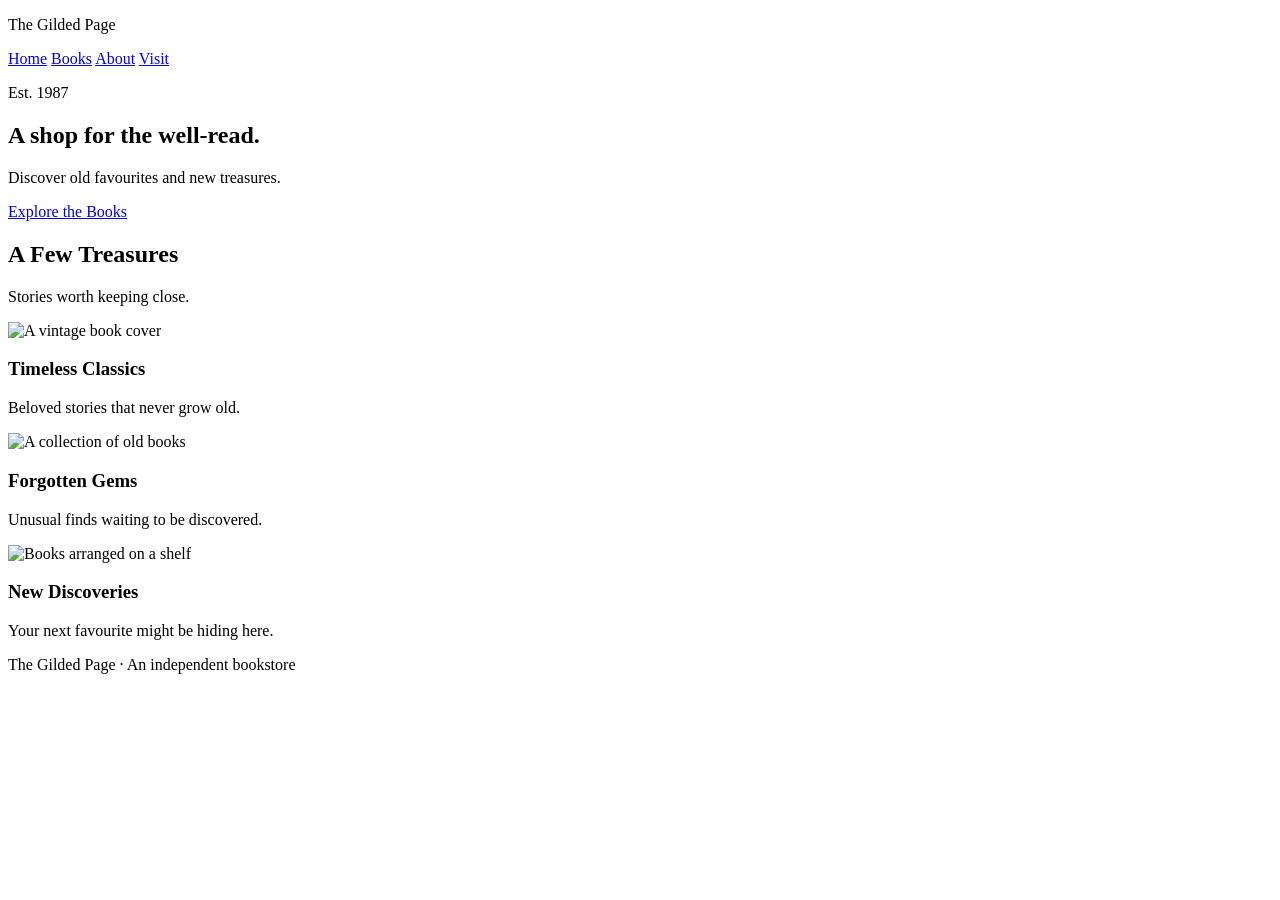
==== index.html @ 1e81d4c2 "Add files via upload" ====
<!DOCTYPE html>
<html lang="en">
<head>
  <meta charset="UTF-8">
  <meta name="viewport" content="width=device-width, initial-scale=1.0">
  <title>The Gilded Page | Home</title>

  <style>
    @import url('https://fonts.googleapis.com/css2?family=Abril+Fatface&display=swap');
  </style>

  <link rel="stylesheet" href="css/style.css">
</head>
<body>

  <header>
    <p class="logo">The Gilded Page</p>

    <nav>
      <a href="index.html">Home</a>
      <a href="books.html">Books</a>
      <a href="about.html">About</a>
      <a href="visit.html">Visit</a>
    </nav>
  </header>

  <main>
 <section class="intro">
  <p class="shop-label">Est. 1987</p>

  <h1>A shop for the well-read.</h1>

  <p>Discover old favourites and new treasures.</p>

  <a class="button" href="books.html">Explore the Books</a>
</section>

<section class="featured">
  <h2>A Few Treasures</h2>
  <p class="section-intro">Stories worth keeping close.</p>

  <div class="book-grid">
    <article class="book">
      <img src="images/book-03.jpg" alt="A vintage book cover">
      <h3>Timeless Classics</h3>
      <p>Beloved stories that never grow old.</p>
    </article>

    <article class="book">
      <img src="images/book-01.jpg" alt="A collection of old books">
      <h3>Forgotten Gems</h3>
      <p>Unusual finds waiting to be discovered.</p>
    </article>

    <article class="book">
      <img src="images/book-02.jpg" alt="Books arranged on a shelf">
      <h3>New Discoveries</h3>
      <p>Your next favourite might be hiding here.</p>
    </article>
  </div>
</section>

  </main>

  <footer>
    <p>The Gilded Page · An independent bookstore</p>
  </footer>

</body>
</html>
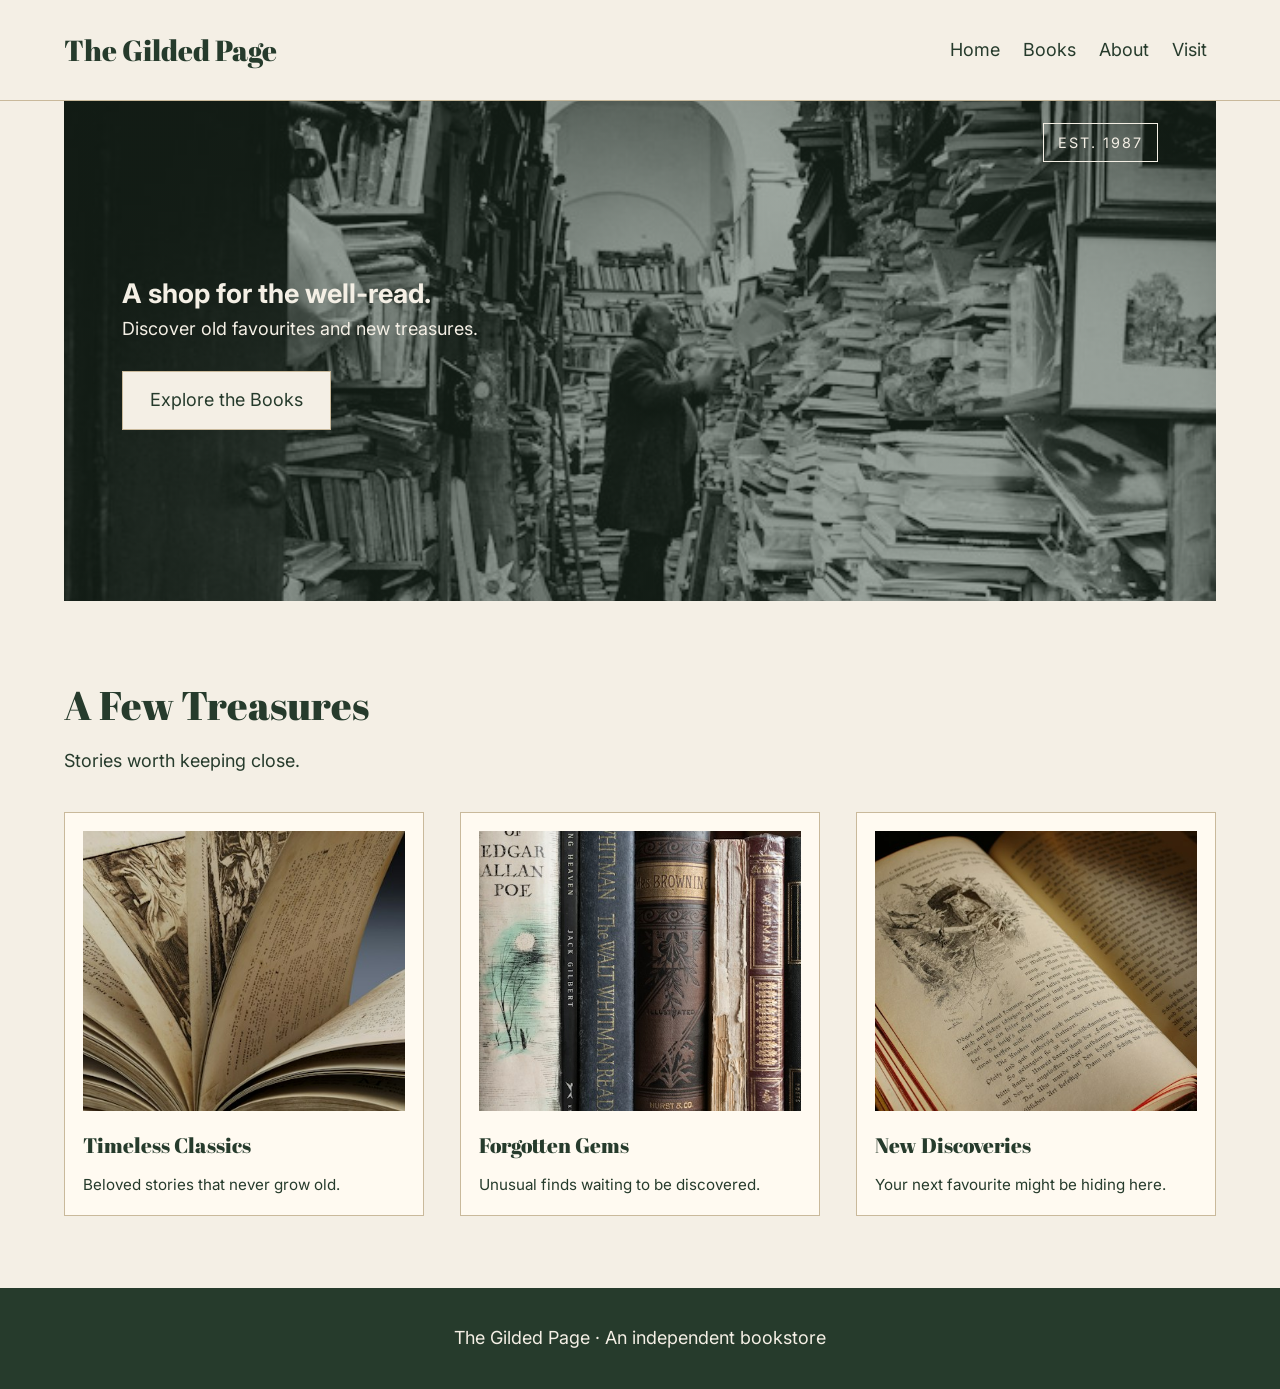
==== commit 9cf16f22: "Update index.html" ====
--- a/index.html
+++ b/index.html
@@ -29,7 +29,7 @@
  <section class="intro">
   <p class="shop-label">Est. 1987</p>
 
-  <h1>A shop for the well-read.</h1>
+  <h1 class="tracking-in-expand">A shop for the well-read.</h1>
 
   <p>Discover old favourites and new treasures.</p>
 
--- a/css/style.css
+++ b/css/style.css
@@ -0,0 +1,275 @@
+
+/* Google Fonts */
+@import url("https://fonts.googleapis.com/css2?family=Abril+Fatface&family=Inter:wght@400;700&display=swap");
+
+/* Basic reset */
+* {
+  margin: 0;
+  padding: 0;
+  box-sizing: border-box;
+}
+
+body {
+  background-color: #f4efe5;
+  color: #263b2c;
+  font-family: "Inter", sans-serif;
+  font-size: 18px;
+  line-height: 1.6;
+}
+
+header {
+  display: flex;
+  justify-content: space-between;
+  align-items: center;
+  padding: 1.5em 5%;
+  border-bottom: 1px solid #c9b99b;
+}
+
+.logo {
+  font-family: "Abril Fatface", serif;
+  font-size: 1.6em;
+}
+
+nav a {
+  color: #263b2c;
+  text-decoration: none;
+  padding: 0 0.5em;
+}
+
+nav a:hover {
+  color: #8b3a43;
+  text-decoration: underline;
+}
+
+main {
+  width: 90%;
+  max-width: 1200px;
+  margin: 0 auto;
+}
+
+.intro {
+  padding: 5em 5%;
+  min-height: 500px;
+  background-image:
+    linear-gradient(rgba(38, 59, 44, 0.45), rgba(38, 59, 44, 0.45)),
+    url("../images/shop.jpg");
+  background-size: cover;
+  background-position: center;
+  background-repeat: no-repeat;
+  color: #f4efe5;
+  display: flex;
+  flex-direction: column;
+  justify-content: center;
+  align-items: flex-start;
+  position: relative;
+}
+
+.shop-label {
+  position: absolute;
+  top: 1.5em;
+  right: 5%;
+  border: 1px solid #f4efe5;
+  padding: 0.5em 1em;
+  font-size: 0.8em;
+  letter-spacing: 2px;
+  text-transform: uppercase;
+}
+
+.button {
+  display: inline-block;
+  margin-top: 1.5em;
+  padding: 0.8em 1.5em;
+  background-color: #f4efe5;
+  color: #263b2c;
+  text-decoration: none;
+  border: 1px solid #c9b99b;
+}
+
+.button:hover {
+  background-color: #c9b99b;
+  color: #263b2c;
+}
+
+.featured {
+  padding: 4em 0;
+}
+
+.featured h2 {
+  font-family: "Abril Fatface", serif;
+  font-weight: 400;
+  font-size: 2.5rem;
+  margin-bottom: 0.25em;
+}
+
+.section-intro {
+  margin-bottom: 2em;
+}
+
+.book-grid {
+  display: grid;
+  grid-template-columns: repeat(3, 1fr);
+  gap: 2em;
+}
+
+.book {
+  background-color: #fffaf1;
+  padding: 1em;
+  border: 1px solid #c9b99b;
+}
+
+.book img {
+  display: block;
+  width: 100%;
+  height: 280px;
+  object-fit: cover;
+  margin-bottom: 1em;
+}
+
+.book h3 {
+  font-family: "Abril Fatface", serif;
+  font-weight: 400;
+  margin-bottom: 0.5em;
+}
+
+.book p {
+  font-size: 0.95rem;
+}
+
+.page-intro {
+  padding: 4em 0 3em;
+  border-bottom: 1px solid #c9b99b;
+}
+
+.page-intro h1 {
+  font-family: "Abril Fatface", serif;
+  font-weight: 400;
+  font-size: clamp(2.5rem, 5vw, 4rem);
+  line-height: 1.1;
+  margin-bottom: 0.5em;
+}
+
+.page-intro p {
+  max-width: 650px;
+}
+
+.catalogue {
+  padding: 3em 0 5em;
+}
+
+.catalogue h2 {
+  font-family: "Abril Fatface", serif;
+  font-weight: 400;
+  font-size: 2rem;
+  margin-bottom: 1.5em;
+}
+
+.about-layout {
+  display: grid;
+  grid-template-columns: 1fr 1fr;
+  gap: 3em;
+  align-items: center;
+  padding: 5em 0;
+}
+
+.about-text h1 {
+  font-family: "Abril Fatface", serif;
+  font-weight: 400;
+  font-size: clamp(2.5rem, 4vw, 3.5rem);
+  line-height: 1.1;
+  margin-bottom: 0.75em;
+}
+
+.about-text p {
+  margin-bottom: 1.25em;
+}
+
+.eyebrow {
+  color: #8b3a43;
+  text-transform: uppercase;
+  letter-spacing: 2px;
+  font-size: 0.8rem;
+}
+
+.about-image img {
+  display: block;
+  width: 100%;
+  height: 480px;
+  object-fit: cover;
+}
+
+.visit-layout {
+  display: flex;
+  gap: 3em;
+  align-items: flex-start;
+  padding: 4em 0 5em;
+}
+
+.visit-info {
+  flex: 2;
+}
+
+.visit-info h2,
+.visit-note h2 {
+  font-family: "Abril Fatface", serif;
+  font-weight: 400;
+  font-size: 2rem;
+  margin-bottom: 0.75em;
+}
+
+.visit-info h3 {
+  margin-top: 1.5em;
+  margin-bottom: 0.5em;
+}
+
+.visit-info ul {
+  padding-left: 1.5em;
+}
+
+.visit-note {
+  flex: 1;
+  padding: 2em;
+  background-color: #e6dcc9;
+  border: 1px solid #c9b99b;
+}
+
+footer {
+  background-color: #263b2c;
+  color: #f4efe5;
+  padding: 2em 5%;
+  text-align: center;
+}
+
+@media (max-width: 800px) {
+  .book-grid {
+    grid-template-columns: 1fr;
+  }
+
+  header {
+    flex-direction: column;
+    gap: 1em;
+  }
+
+  nav {
+    display: flex;
+    flex-wrap: wrap;
+    justify-content: center;
+    gap: 0.5em;
+  }
+
+  .about-layout {
+    grid-template-columns: 1fr;
+  }
+
+  .about-image img {
+    height: 320px;
+  }
+
+  .visit-layout {
+    flex-direction: column;
+  }
+
+  .visit-info,
+  .visit-note {
+    width: 100%;
+  }
+}
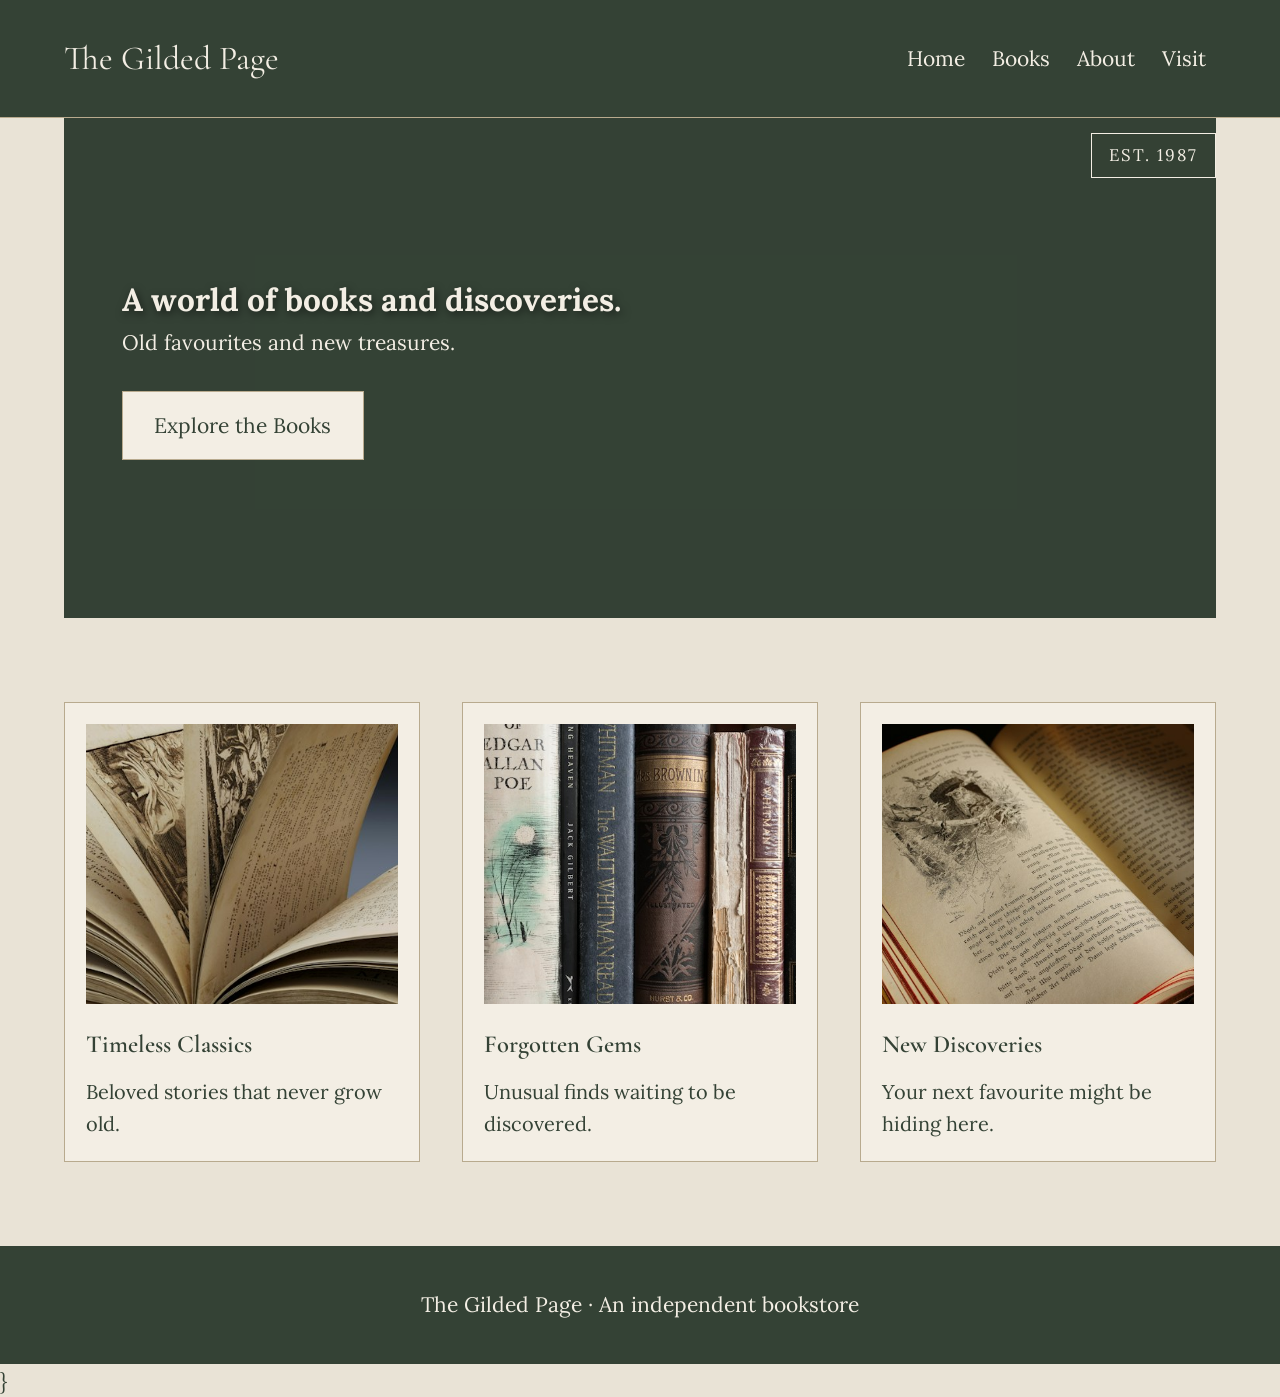
==== commit e0f8d717: "Update bookstore design and video" ====
--- a/index.html
+++ b/index.html
@@ -1,71 +1,75 @@
+<!doctype html>
+<html lang="en">
+  <head>
+    <meta charset="UTF-8" />
+    <meta name="viewport" content="width=device-width, initial-scale=1.0" />
+    <title>The Gilded Page | Home</title>
 
-<!DOCTYPE html>
-<html lang="en">
-<head>
-  <meta charset="UTF-8">
-  <meta name="viewport" content="width=device-width, initial-scale=1.0">
-  <title>The Gilded Page | Home</title>
+    <style>
+      @import url("https://fonts.googleapis.com/css2?family=Abril+Fatface&display=swap");
+    </style>
 
-  <style>
-    @import url('https://fonts.googleapis.com/css2?family=Abril+Fatface&display=swap');
-  </style>
+    <link rel="stylesheet" href="css/style.css" />
+  </head>
+  <body>
+    <header>
+      <p class="logo">The Gilded Page</p>
 
-  <link rel="stylesheet" href="css/style.css">
-</head>
-<body>
+      <nav>
+        <a href="index.html">Home</a>
+        <a href="books.html">Books</a>
+        <a href="about.html">About</a>
+        <a href="visit.html">Visit</a>
+      </nav>
+    </header>
 
-  <header>
-    <p class="logo">The Gilded Page</p>
+    <main>
+      <section class="intro">
+        
+<video class="intro-video" autoplay muted loop playsinline
+  aria-hidden="true">
+  <source src="images/books.mp4" type="video/mp4">
+</video>
 
-    <nav>
-      <a href="index.html">Home</a>
-      <a href="books.html">Books</a>
-      <a href="about.html">About</a>
-      <a href="visit.html">Visit</a>
-    </nav>
-  </header>
+        <p class="shop-label">Est. 1987</p>
 
-  <main>
- <section class="intro">
-  <p class="shop-label">Est. 1987</p>
+        <h1 class="tracking-in-expand">A world of books and discoveries.</h1>
 
-  <h1 class="tracking-in-expand">A shop for the well-read.</h1>
+        <p>Old favourites and new treasures.</p>
 
-  <p>Discover old favourites and new treasures.</p>
+        <a class="button" href="books.html">Explore the Books</a>
+      </section>
 
-  <a class="button" href="books.html">Explore the Books</a>
-</section>
+      <section class="featured">
+        
 
-<section class="featured">
-  <h2>A Few Treasures</h2>
-  <p class="section-intro">Stories worth keeping close.</p>
+        <div class="book-grid">
+          <article class="book">
+            <img src="images/book-03.jpg" alt="A vintage book cover" />
+            <h3>Timeless Classics</h3>
+            <p>Beloved stories that never grow old.</p>
+          </article>
 
-  <div class="book-grid">
-    <article class="book">
-      <img src="images/book-03.jpg" alt="A vintage book cover">
-      <h3>Timeless Classics</h3>
-      <p>Beloved stories that never grow old.</p>
-    </article>
+          <article class="book">
+            <img src="images/book-01.jpg" alt="A collection of old books" />
+            <h3>Forgotten Gems</h3>
+            <p>Unusual finds waiting to be discovered.</p>
+          </article>
 
-    <article class="book">
-      <img src="images/book-01.jpg" alt="A collection of old books">
-      <h3>Forgotten Gems</h3>
-      <p>Unusual finds waiting to be discovered.</p>
-    </article>
+          <article class="book">
+            <img src="images/book-02.jpg" alt="Books arranged on a shelf" />
+            <h3>New Discoveries</h3>
+            <p>Your next favourite might be hiding here.</p>
+          </article>
+        </div>
+      </section>
+    </main>
 
-    <article class="book">
-      <img src="images/book-02.jpg" alt="Books arranged on a shelf">
-      <h3>New Discoveries</h3>
-      <p>Your next favourite might be hiding here.</p>
-    </article>
-  </div>
-</section>
+    <footer>
+      <p>The Gilded Page · An independent bookstore</p>
+    </footer>
+  </body>
+</html>
 
-  </main>
 
-  <footer>
-    <p>The Gilded Page · An independent bookstore</p>
-  </footer>
-
-</body>
-</html>
+}
--- a/css/style.css
+++ b/css/style.css
@@ -1,45 +1,86 @@
 
-/* Google Fonts */
-@import url("https://fonts.googleapis.com/css2?family=Abril+Fatface&family=Inter:wght@400;700&display=swap");
-
-/* Basic reset */
+/* GOOGLE FONTS */
+@import url("https://fonts.googleapis.com/css2?family=Cormorant+Garamond:wght@400;500;600;700&family=Lora:wght@400;500;600;700&display=swap");
+
+
+/* THE GILDED PAGE COLOUR PALETTE */
+
+:root {
+  --olive: #344235;
+  --stone: #E9E3D6;
+  --ivory: #F3EEE4;
+  --rose: #7A4A50;
+  --taupe: #B8AA8E;
+  --paper: #DDD4C2;
+}
+
+
+/* BASIC RESET */
+
 * {
   margin: 0;
   padding: 0;
   box-sizing: border-box;
 }
 
+
+/* FONTS */
+
+.abril-fatface-regular {
+  font-family: "Abril Fatface", serif;
+  font-weight: 400;
+  font-style: normal;
+}
+
+
+/* GENERAL STYLING */
+
+html {
+  font-size: calc(16px + 0.390625vw);
+}
+
 body {
-  background-color: #f4efe5;
-  color: #263b2c;
-  font-family: "Inter", sans-serif;
-  font-size: 18px;
+  background-color: var(--stone);
+  color: var(--olive);
+  font-family: "Lora", serif;
+  font-size: 1rem;
   line-height: 1.6;
 }
+
+
+/* HEADER AND NAVIGATION */
 
 header {
   display: flex;
   justify-content: space-between;
   align-items: center;
   padding: 1.5em 5%;
-  border-bottom: 1px solid #c9b99b;
+  background-color: var(--olive);
+  border-bottom: 1px solid var(--taupe);
+  color: var(--ivory);
 }
 
 .logo {
-  font-family: "Abril Fatface", serif;
+  font-family: "Cormorant Garamond", serif;
+  font-weight: 400;
   font-size: 1.6em;
+  color: var(--ivory);
 }
 
 nav a {
-  color: #263b2c;
+  color: var(--ivory);
   text-decoration: none;
   padding: 0 0.5em;
+  transition: color 0.3s ease;
 }
 
 nav a:hover {
-  color: #8b3a43;
+  color: var(--taupe);
   text-decoration: underline;
 }
+
+
+/* MAIN CONTENT */
 
 main {
   width: 90%;
@@ -47,48 +88,121 @@
   margin: 0 auto;
 }
 
+
+/* HOMEPAGE INTRO AND VIDEO */
+
 .intro {
   padding: 5em 5%;
   min-height: 500px;
-  background-image:
-    linear-gradient(rgba(38, 59, 44, 0.45), rgba(38, 59, 44, 0.45)),
-    url("../images/shop.jpg");
+ background-color: var(--olive);
   background-size: cover;
   background-position: center;
   background-repeat: no-repeat;
-  color: #f4efe5;
+  color: var(--ivory);
+
   display: flex;
   flex-direction: column;
   justify-content: center;
   align-items: flex-start;
+
   position: relative;
 }
+
+.intro-video {
+  position: absolute;
+  top: 0;
+  left: 0;
+  width: 100%;
+  height: 100%;
+  object-fit: cover;
+  z-index: 0;
+}
+
+.intro > *:not(.intro-video) {
+  position: relative;
+  z-index: 1;
+}
+
+
+/* HEADLINE ANIMATION */
+
+.intro h1 {
+  animation: headlineFade 1.5s ease-out both;
+  text-shadow: 2px 3px 8px rgba(0, 0, 0, 0.55);
+}
+
+@keyframes headlineFade {
+  from {
+    opacity: 0;
+    transform: translateY(10px);
+  }
+
+  to {
+    opacity: 1;
+    transform: translateY(0);
+  }
+}
+
+
+/* SHOP LABEL */
 
 .shop-label {
   position: absolute;
-  top: 1.5em;
-  right: 5%;
-  border: 1px solid #f4efe5;
+  top: 0;
+  right: 0;
+  margin: 0;
+  border: 1px solid var(--ivory);
   padding: 0.5em 1em;
   font-size: 0.8em;
   letter-spacing: 2px;
   text-transform: uppercase;
-}
+  background-color: rgba(52, 66, 53, 0.75);
+
+  animation: labelFade 1.5s ease-out both;
+  animation-delay: 0.3s;
+}
+
+@keyframes labelFade {
+  from {
+    opacity: 0;
+  }
+
+  to {
+    opacity: 1;
+  }
+}
+
+
+/* BUTTONS */
 
 .button {
   display: inline-block;
   margin-top: 1.5em;
   padding: 0.8em 1.5em;
-  background-color: #f4efe5;
-  color: #263b2c;
+  background-color: var(--ivory);
+  color: var(--olive);
   text-decoration: none;
-  border: 1px solid #c9b99b;
+  border: 1px solid var(--taupe);
+  transition: background-color 0.3s ease, color 0.3s ease;
 }
 
 .button:hover {
-  background-color: #c9b99b;
-  color: #263b2c;
-}
+  background-color: var(--rose);
+  color: var(--ivory);
+}
+
+
+/* FOOTER */
+
+footer {
+  background-color: var(--olive);
+  color: var(--ivory);
+  padding: 2em 5%;
+  text-align: center;
+}
+
+
+/* FEATURED BOOKS */
 
 .featured {
   padding: 4em 0;
@@ -112,9 +226,15 @@
 }
 
 .book {
-  background-color: #fffaf1;
+  background-color: var(--ivory);
   padding: 1em;
-  border: 1px solid #c9b99b;
+  border: 1px solid var(--taupe);
+  transition: transform 0.3s ease, box-shadow 0.3s ease;
+}
+
+.book:hover {
+  transform: translateY(-5px);
+  box-shadow: 0 8px 18px rgba(52, 66, 53, 0.15);
 }
 
 .book img {
@@ -135,9 +255,12 @@
   font-size: 0.95rem;
 }
 
+
+/* INDIVIDUAL PAGE INTRO */
+
 .page-intro {
   padding: 4em 0 3em;
-  border-bottom: 1px solid #c9b99b;
+  border-bottom: 1px solid var(--taupe);
 }
 
 .page-intro h1 {
@@ -152,6 +275,9 @@
   max-width: 650px;
 }
 
+
+/* BOOK CATALOGUE */
+
 .catalogue {
   padding: 3em 0 5em;
 }
@@ -162,6 +288,9 @@
   font-size: 2rem;
   margin-bottom: 1.5em;
 }
+
+
+/* ABOUT PAGE */
 
 .about-layout {
   display: grid;
@@ -184,7 +313,7 @@
 }
 
 .eyebrow {
-  color: #8b3a43;
+  color: var(--rose);
   text-transform: uppercase;
   letter-spacing: 2px;
   font-size: 0.8rem;
@@ -197,6 +326,9 @@
   object-fit: cover;
 }
 
+
+/* VISIT PAGE */
+
 .visit-layout {
   display: flex;
   gap: 3em;
@@ -228,20 +360,87 @@
 .visit-note {
   flex: 1;
   padding: 2em;
-  background-color: #e6dcc9;
-  border: 1px solid #c9b99b;
-}
-
-footer {
-  background-color: #263b2c;
-  color: #f4efe5;
-  padding: 2em 5%;
+  background-color: var(--paper);
+  border: 1px solid var(--taupe);
+}
+
+
+/* CONTACT FORM */
+
+.contact-section {
+  margin: 4em auto;
+  padding: 3em 2em;
+  max-width: 850px;
+  background-color: var(--ivory);
+  border: 1px solid var(--taupe);
   text-align: center;
 }
 
+.contact-section h2 {
+  margin-bottom: 0.7em;
+  font-family: "Abril Fatface", serif;
+  font-weight: 400;
+}
+
+.contact-section > p {
+  margin-bottom: 1.5em;
+  line-height: 1.6;
+}
+
+.contact-section form {
+  display: flex;
+  flex-direction: column;
+  gap: 10px;
+  max-width: 550px;
+  margin: 2em auto 0;
+  text-align: left;
+}
+
+.contact-section label {
+  font-weight: bold;
+  margin-top: 0.7em;
+}
+
+.contact-section input,
+.contact-section textarea {
+  width: 100%;
+  padding: 12px;
+  border: 1px solid var(--taupe);
+  border-radius: 4px;
+  background-color: var(--stone);
+  color: var(--olive);
+  font-family: Inter, sans-serif;
+  font-size: 1rem;
+  transition: border-color 0.3s ease,
+              background-color 0.3s ease;
+}
+
+.contact-section input:focus,
+.contact-section textarea:focus {
+  outline: none;
+  border-color: var(--olive);
+  background-color: #fff;
+}
+
+.contact-section textarea {
+  resize: vertical;
+  min-height: 140px;
+}
+
+.contact-section button {
+  align-self: flex-start;
+  cursor: pointer;
+  font-family: Inter, sans-serif;
+  margin-top: 1em;
+}
+
+
+/* TABLET RESPONSIVE DESIGN */
+
 @media (max-width: 800px) {
+
   .book-grid {
-    grid-template-columns: 1fr;
+    grid-template-columns: repeat(2, 1fr);
   }
 
   header {
@@ -273,3 +472,134 @@
     width: 100%;
   }
 }
+
+
+/* MOBILE RESPONSIVE DESIGN */
+
+@media (max-width: 550px) {
+
+  body {
+    font-size: 1rem;
+  }
+
+  header {
+    flex-direction: column;
+    gap: 1em;
+    padding: 1em 4%;
+  }
+
+  .logo {
+    font-size: 1.4em;
+  }
+
+  nav {
+    display: flex;
+    flex-wrap: wrap;
+    justify-content: center;
+    gap: 0.4em;
+  }
+
+  nav a {
+    padding: 0.3em;
+    font-size: 0.9em;
+  }
+
+  main {
+    width: 92%;
+  }
+
+  .intro {
+    min-height: 380px;
+    padding: 4em 5%;
+  }
+
+  .intro h1 {
+    font-size: 2.2rem;
+    line-height: 1.15;
+  }
+
+  .shop-label {
+    font-size: 0.65em;
+  }
+
+  .book-grid {
+    grid-template-columns: 1fr;
+    gap: 1.5em;
+  }
+
+  .featured h2 {
+    font-size: 2rem;
+  }
+
+  .book img {
+    height: 240px;
+  }
+
+  footer {
+    padding: 1.5em 4%;
+  }
+
+  .contact-section {
+    padding: 2em 1em;
+    margin: 2em auto;
+  }
+
+  .contact-section form {
+    width: 100%;
+  }
+}
+
+/* POSITION EST. 1987 IN THE VIDEO CORNER */
+
+.intro {
+  position: relative;
+}
+
+.intro .shop-label {
+  position: absolute;
+  top: 15px;
+  right: 0;
+  left: auto;
+  margin: 0;
+  z-index: 2;
+}
+
+/* SOFT DARK OVERLAY OVER VIDEO */
+
+.intro::after {
+  content: "";
+  position: absolute;
+  inset: 0;
+  background: rgba(52, 66, 53, 0.45);
+  z-index: 1;
+  pointer-events: none;
+}
+
+.intro > *:not(.intro-video) {
+  position: relative;
+  z-index: 2;
+}
+
+/* KEEP EST. 1987 IN THE TOP-RIGHT CORNER */
+
+.intro .shop-label {
+  position: absolute;
+  top: 15px;
+  right: 0;
+  left: auto;
+  margin: 0;
+  z-index: 3;
+}
+
+/* HOMEPAGE FEATURED SECTION TYPOGRAPHY */
+
+.featured h2,
+.book h3 {
+  font-family: "Cormorant Garamond", serif;
+  font-weight: 600;
+}
+
+.section-intro,
+.book p {
+  font-family: "Lora", serif;
+}
